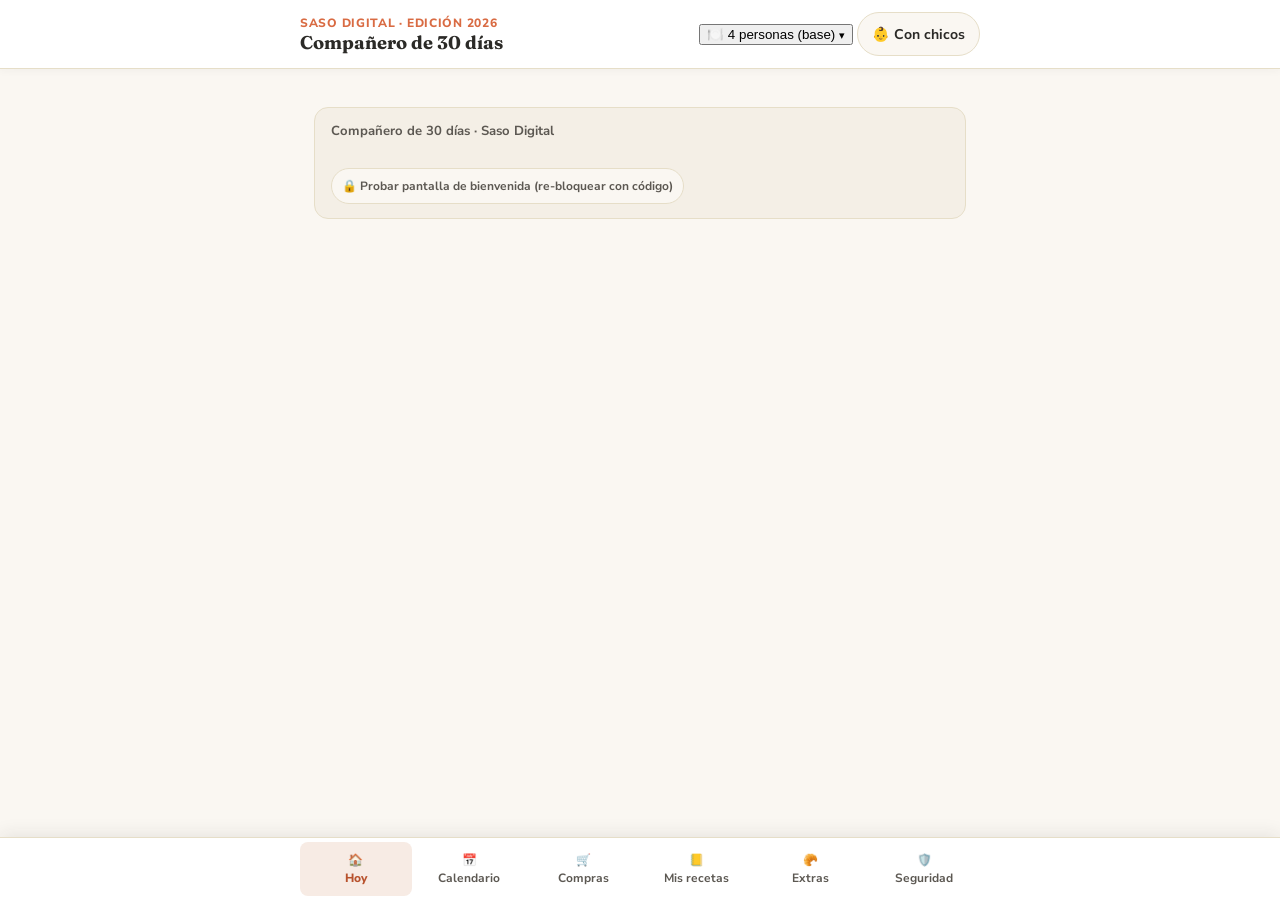
==== app/index.html @ 5ce5d6ea "Add files via upload" ====
<!DOCTYPE html>
<html lang="es">
<head>
  <meta charset="UTF-8">
  <meta name="viewport" content="width=device-width, initial-scale=1.0">
  <meta name="robots" content="noindex, nofollow">
  <meta name="theme-color" content="#D96B43">
  <meta name="apple-mobile-web-app-capable" content="yes">
  <meta name="apple-mobile-web-app-status-bar-style" content="default">
  <meta name="apple-mobile-web-app-title" content="Compañero 30">
  <title>Compañero de 30 días · 30 días sin preguntarte qué cocinar · Saso Digital</title>
  <link rel="manifest" href="manifest.json">
  <link rel="apple-touch-icon" href="icono-apple.png">
  <link rel="icon" type="image/png" sizes="192x192" href="icono-192.png">
  <link rel="stylesheet" href="estilos.css">
</head>
<body>

  <!-- CABECERA FIJA CON ACCESO RÁPIDO A PORCIONES Y MODO CHICOS -->
  <header class="top-header no-print">
    <div class="top-header-inner">
      <div>
        <span class="brand-badge">Saso Digital · Edición 2026</span>
        <h1 class="brand-title">Compañero de 30 días</h1>
      </div>

      <div class="header-actions">
        <button type="button" class="portions-pill-btn" onclick="togglePanelPorciones()" aria-label="Configurar porciones del hogar">
          <span>🍽️</span>
          <span id="txtResumenPorcionesHeader">4 personas (base)</span>
          <span style="font-size:0.7rem;">▾</span>
        </button>

        <button type="button" id="btnModoChicos" class="kids-toggle-btn" onclick="toggleModoChicosGlobal()" aria-label="Activar o desactivar Modo con chicos">
          <span id="txtModoChicos">👶 Con chicos</span>
        </button>
      </div>
    </div>
  </header>

  <main class="app-shell">

    <!-- PANEL DESPLEGABLE DE PORCIONES DEL HOGAR -->
    <section id="panelPorcionesGlobal" class="control-panel no-print" style="display:none;" aria-label="Calculadora de porciones">
      <div class="control-panel-title">
        <span>🍽️ Porciones de tu hogar (afecta recetas y compras)</span>
        <button type="button" class="btn-secondary" style="min-height:32px; padding:4px 10px; font-size:0.78rem;" onclick="togglePanelPorciones()">
          Cerrar ✕
        </button>
      </div>

      <div class="quick-portions">
        <button type="button" class="portion-preset-btn" id="preset2" onclick="aplicarPresetPorciones(2)">
          2 personas<br><small style="font-weight:400; font-size:0.75rem;">Mitad (0,5x)</small>
        </button>
        <button type="button" class="portion-preset-btn active" id="preset4" onclick="aplicarPresetPorciones(4)">
          4 personas<br><small style="font-weight:400; font-size:0.75rem;">Receta base (1x)</small>
        </button>
        <button type="button" class="portion-preset-btn" id="preset6" onclick="aplicarPresetPorciones(6)">
          6 personas<br><small style="font-weight:400; font-size:0.75rem;">+50 % (1,5x)</small>
        </button>
      </div>

      <div class="family-counters">
        <div class="counter-box">
          <div class="counter-label">
            Adultos
            <small>1 porción c/u</small>
          </div>
          <div class="counter-controls">
            <button type="button" class="counter-step-btn" onclick="ajustarIntegranteHogar('adultos', -1)">−</button>
            <span class="counter-value" id="valAdultos">4</span>
            <button type="button" class="counter-step-btn" onclick="ajustarIntegranteHogar('adultos', 1)">+</button>
          </div>
        </div>

        <div class="counter-box">
          <div class="counter-label">
            Chicos (&lt; 4 años)
            <small>1/3 a 1/2 porción</small>
          </div>
          <div class="counter-controls">
            <button type="button" class="counter-step-btn" onclick="ajustarIntegranteHogar('menores4', -1)">−</button>
            <span class="counter-value" id="valMenores4">0</span>
            <button type="button" class="counter-step-btn" onclick="ajustarIntegranteHogar('menores4', 1)">+</button>
          </div>
        </div>

        <div class="counter-box">
          <div class="counter-label">
            Chicos (4 a 8 años)
            <small>1/2 a 2/3 porción</small>
          </div>
          <div class="counter-controls">
            <button type="button" class="counter-step-btn" onclick="ajustarIntegranteHogar('chicos4a8', -1)">−</button>
            <span class="counter-value" id="valChicos4a8">0</span>
            <button type="button" class="counter-step-btn" onclick="ajustarIntegranteHogar('chicos4a8', 1)">+</button>
          </div>
        </div>
      </div>

      <div class="portion-disclaimer">
        💡 <strong>Cantidades orientativas:</strong> Se redondean a medidas caseras prácticas (ej. 1/2 cebolla) y actualizan automáticamente tus listas de compras semanales.
      </div>
    </section>

    <!-- CONTENEDOR DINÁMICO DE LAS 10 FUNCIONES -->
    <div id="mainContenidoApp"></div>

    <!-- PIE DE PÁGINA CON AVISO PROFESIONAL -->
    <footer class="legal-footer no-print">
      <strong>Compañero de 30 días · Saso Digital</strong><br>
      <span id="textoAvisoLegal"></span><br>
      <button type="button" class="btn-tengo" style="margin-top:8px; font-size:0.75rem;" onclick="bloquearAccesoParaPruebas()">
        🔒 Probar pantalla de bienvenida (re-bloquear con código)
      </button>
    </footer>

  </main>

  <!-- BARRA DE NAVEGACIÓN INFERIOR MÓVIL (5 PESTAÑAS) -->
  <nav class="bottom-nav no-print" aria-label="Navegación principal">
    <div class="bottom-nav-inner">
      <button type="button" class="bottom-tab active" id="tabBottom_hoy" onclick="irAPantalla('hoy')">
        <span class="bottom-tab-icon">🏠</span>
        <span>Hoy</span>
      </button>
      <button type="button" class="bottom-tab" id="tabBottom_calendario" onclick="irAPantalla('calendario')">
        <span class="bottom-tab-icon">📅</span>
        <span>Calendario</span>
      </button>
      <button type="button" class="bottom-tab" id="tabBottom_compras" onclick="irAPantalla('compras')">
        <span class="bottom-tab-icon">🛒</span>
        <span>Compras</span>
      </button>
      <button type="button" class="bottom-tab" id="tabBottom_mis_recetas" onclick="irAPantalla('mis_recetas')">
        <span class="bottom-tab-icon">📒</span>
        <span>Mis recetas</span>
      </button>
      <button type="button" class="bottom-tab" id="tabBottom_extras" onclick="irAPantalla('extras')">
        <span class="bottom-tab-icon">🥐</span>
        <span>Extras</span>
      </button>
      <button type="button" class="bottom-tab" id="tabBottom_seguridad" onclick="irAPantalla('seguridad')">
        <span class="bottom-tab-icon">🛡️</span>
        <span>Seguridad</span>
      </button>
    </div>
  </nav>

  <script src="datos.js"></script>
  <script src="logica.js"></script>
  <script src="app.js"></script>
</body>
</html>
---- app/estilos.css ----
/* ==========================================================================
   COMPAÑERO DE 30 DÍAS · SASO DIGITAL (EDICIÓN 2026)
   Hoja de estilos Mobile-First (360px a escritorio) · Identidad Visual Ebook
   ========================================================================== */

@font-face {
  font-family: 'Fraunces';
  src: url('fuentes/Fraunces.ttf') format('truetype');
  font-weight: 400 700;
  font-display: swap;
}

@font-face {
  font-family: 'Nunito Sans';
  src: url('fuentes/NunitoSans.ttf') format('truetype');
  font-weight: 400 600 700 800;
  font-display: swap;
}

:root {
  --bg-cream: #FAF7F2;
  --bg-card: #FFFFFF;
  --bg-subtle: #F4EFE6;
  --text-dark: #2B2A27;
  --text-muted: #5C5852;
  --border-soft: #E6DEC8;
  --accent-terracotta: #D96B43;
  --accent-terracotta-dark: #B8522D;
  --accent-terracotta-light: #F7EBE4;
  --accent-sage: #5B8266;
  --accent-sage-dark: #43644C;
  --accent-sage-light: #EBF2EC;
  --accent-mustard: #D99B38;
  --accent-mustard-light: #FDF5E6;
  --alert-orange-bg: #FFF7ED;
  --alert-orange-border: #F97316;
  --alert-orange-text: #9A3412;
  --radius-sm: 8px;
  --radius-md: 14px;
  --radius-lg: 20px;
  --shadow-soft: 0 4px 18px rgba(43, 42, 39, 0.06);
  --shadow-card: 0 2px 10px rgba(43, 42, 39, 0.05);
}

*, *::before, *::after {
  box-sizing: border-box;
}

html {
  font-size: 16px;
  -webkit-text-size-adjust: 100%;
  scroll-behavior: smooth;
}

body {
  margin: 0;
  padding: 0;
  font-family: 'Nunito Sans', -apple-system, BlinkMacSystemFont, 'Segoe UI', Roboto, sans-serif;
  background-color: var(--bg-cream);
  color: var(--text-dark);
  line-height: 1.5;
  padding-bottom: 92px; /* Espacio para la barra inferior móvil */
}

h1, h2, h3, .serif-title {
  font-family: 'Fraunces', Georgia, serif;
  color: var(--text-dark);
  line-height: 1.2;
  margin-top: 0;
}

/* Contenedor principal centrado */
.app-shell {
  max-width: 680px;
  margin: 0 auto;
  padding: 14px 14px 32px;
}

/* Cabecera editorial cálida */
.top-header {
  background: var(--bg-card);
  border-bottom: 1px solid var(--border-soft);
  padding: 12px 16px;
  position: sticky;
  top: 0;
  z-index: 40;
  box-shadow: 0 2px 8px rgba(43, 42, 39, 0.04);
}

.top-header-inner {
  max-width: 680px;
  margin: 0 auto;
  display: flex;
  align-items: center;
  justify-content: space-between;
  gap: 10px;
}

.brand-badge {
  font-size: 0.75rem;
  font-weight: 800;
  text-transform: uppercase;
  letter-spacing: 0.06em;
  color: var(--accent-terracotta);
  display: block;
}

.brand-title {
  font-family: 'Fraunces', Georgia, serif;
  font-size: 1.15rem;
  font-weight: 700;
  margin: 0;
  color: var(--text-dark);
}

/* Interruptor Modo con Chicos en cabecera */
.kids-toggle-btn {
  display: inline-flex;
  align-items: center;
  gap: 6px;
  min-height: 44px;
  padding: 8px 14px;
  border-radius: 999px;
  border: 1.5px solid var(--border-soft);
  background: var(--bg-cream);
  color: var(--text-dark);
  font-family: inherit;
  font-size: 0.88rem;
  font-weight: 700;
  cursor: pointer;
  transition: all 0.18s ease;
  white-space: nowrap;
}

.kids-toggle-btn.active {
  background: var(--accent-sage-light);
  border-color: var(--accent-sage);
  color: var(--accent-sage-dark);
}

/* Tarjeta de control de porciones */
.control-panel {
  background: var(--bg-card);
  border: 1px solid var(--border-soft);
  border-radius: var(--radius-md);
  padding: 16px;
  margin-bottom: 16px;
  box-shadow: var(--shadow-card);
}

.control-panel-title {
  font-size: 0.95rem;
  font-weight: 800;
  color: var(--accent-sage-dark);
  margin: 0 0 10px 0;
  display: flex;
  align-items: center;
  justify-content: space-between;
  flex-wrap: wrap;
  gap: 6px;
}

.quick-portions {
  display: grid;
  grid-template-columns: repeat(3, 1fr);
  gap: 8px;
  margin-bottom: 12px;
}

.portion-preset-btn {
  min-height: 46px;
  border-radius: var(--radius-sm);
  border: 1.5px solid var(--border-soft);
  background: var(--bg-cream);
  color: var(--text-dark);
  font-family: inherit;
  font-size: 0.9rem;
  font-weight: 700;
  cursor: pointer;
  padding: 6px 8px;
  transition: all 0.15s ease;
}

.portion-preset-btn.active {
  background: var(--accent-terracotta);
  border-color: var(--accent-terracotta);
  color: #FFFFFF;
}

.family-counters {
  display: grid;
  grid-template-columns: repeat(3, 1fr);
  gap: 8px;
  padding-top: 8px;
  border-top: 1px dashed var(--border-soft);
}

@media (max-width: 420px) {
  .family-counters {
    grid-template-columns: 1fr;
  }
}

.counter-box {
  background: var(--bg-cream);
  border-radius: var(--radius-sm);
  padding: 8px 10px;
  display: flex;
  align-items: center;
  justify-content: space-between;
  gap: 8px;
}

.counter-label {
  font-size: 0.85rem;
  font-weight: 700;
  line-height: 1.2;
}

.counter-label small {
  display: block;
  font-weight: 400;
  font-size: 0.76rem;
  color: var(--text-muted);
}

.counter-controls {
  display: inline-flex;
  align-items: center;
  gap: 6px;
}

.counter-step-btn {
  width: 38px;
  height: 38px;
  border-radius: 8px;
  border: 1px solid var(--border-soft);
  background: #FFFFFF;
  color: var(--text-dark);
  font-size: 1.15rem;
  font-weight: 800;
  cursor: pointer;
  display: inline-flex;
  align-items: center;
  justify-content: center;
}

.counter-value {
  min-width: 22px;
  text-align: center;
  font-weight: 800;
  font-size: 1rem;
}

.portion-disclaimer {
  margin-top: 10px;
  font-size: 0.8rem;
  color: var(--text-muted);
  background: var(--bg-subtle);
  padding: 8px 12px;
  border-radius: var(--radius-sm);
}

/* Selector horizontal de las 5 recetas de muestra (Fase 1) */
.sample-selector {
  display: flex;
  gap: 8px;
  overflow-x: auto;
  padding-bottom: 8px;
  margin-bottom: 14px;
  -webkit-overflow-scrolling: touch;
}

.sample-tab-btn {
  min-height: 46px;
  padding: 8px 14px;
  border-radius: 999px;
  border: 1.5px solid var(--border-soft);
  background: var(--bg-card);
  color: var(--text-dark);
  font-family: inherit;
  font-size: 0.88rem;
  font-weight: 700;
  cursor: pointer;
  white-space: nowrap;
  flex-shrink: 0;
  transition: all 0.15s ease;
}

.sample-tab-btn.active {
  background: var(--accent-sage);
  border-color: var(--accent-sage);
  color: #FFFFFF;
}

/* ==========================================================================
   FICHA DE RECETA (DISEÑO EDITORIAL INTERACTIVO)
   ========================================================================== */
.recipe-card {
  background: var(--bg-card);
  border: 1px solid var(--border-soft);
  border-radius: var(--radius-lg);
  overflow: hidden;
  box-shadow: var(--shadow-soft);
  margin-bottom: 20px;
}

.recipe-hero {
  position: relative;
  background: #F6F1E9;
  border-bottom: 1px solid var(--border-soft);
}

.recipe-hero img {
  width: 100%;
  max-height: 250px;
  object-fit: contain;
  display: block;
  margin: 0 auto;
}

.recipe-hero-placeholder {
  padding: 24px 20px;
  background: linear-gradient(135deg, var(--accent-sage-light), var(--accent-mustard-light));
  text-align: center;
}

.recipe-body {
  padding: 18px 16px 22px;
}

.recipe-tags-row {
  display: flex;
  flex-wrap: wrap;
  gap: 6px;
  margin-bottom: 10px;
}

.tag-chip {
  font-size: 0.76rem;
  font-weight: 800;
  padding: 4px 10px;
  border-radius: 999px;
  text-transform: uppercase;
  letter-spacing: 0.03em;
}

.tag-chip.protein {
  background: var(--accent-terracotta-light);
  color: var(--accent-terracotta-dark);
}

.tag-chip.kids {
  background: var(--accent-sage-light);
  color: var(--accent-sage-dark);
}

.tag-chip.batch {
  background: var(--accent-mustard-light);
  color: #85581A;
  border: 1px solid #F3D299;
}

.recipe-title {
  font-size: 1.45rem;
  margin: 0 0 12px 0;
  color: var(--text-dark);
}

/* Píldoras de tiempo, dificultad y kcal */
.recipe-meta-grid {
  display: grid;
  grid-template-columns: repeat(3, 1fr);
  gap: 8px;
  margin-bottom: 16px;
}

.meta-pill {
  background: var(--bg-cream);
  border: 1px solid var(--border-soft);
  border-radius: var(--radius-sm);
  padding: 8px 10px;
  text-align: center;
}

.meta-pill-label {
  display: block;
  font-size: 0.74rem;
  color: var(--text-muted);
  text-transform: uppercase;
  font-weight: 700;
}

.meta-pill-val {
  font-size: 0.95rem;
  font-weight: 800;
  color: var(--text-dark);
}

/* Botón interactivo cuando una receta usa la Base de pollo */
.base-link-banner {
  background: var(--accent-mustard-light);
  border: 1.5px solid #F0C987;
  border-radius: var(--radius-sm);
  padding: 10px 14px;
  margin-bottom: 16px;
  display: flex;
  align-items: center;
  justify-content: space-between;
  gap: 10px;
  flex-wrap: wrap;
}

.base-link-btn {
  min-height: 40px;
  padding: 6px 12px;
  border-radius: 8px;
  border: none;
  background: var(--accent-terracotta);
  color: #FFFFFF;
  font-family: inherit;
  font-weight: 700;
  font-size: 0.85rem;
  cursor: pointer;
}

/* Bloques de Ingredientes y Preparación */
.section-subtitle {
  font-size: 0.92rem;
  font-weight: 800;
  text-transform: uppercase;
  letter-spacing: 0.05em;
  color: var(--accent-sage-dark);
  border-bottom: 2px solid var(--border-soft);
  padding-bottom: 6px;
  margin: 18px 0 12px 0;
  display: flex;
  align-items: center;
  justify-content: space-between;
}

.ing-list {
  list-style: none;
  padding: 0;
  margin: 0 0 18px 0;
}

.ing-item {
  display: flex;
  align-items: center;
  justify-content: space-between;
  gap: 10px;
  padding: 10px 8px;
  border-bottom: 1px dotted var(--border-soft);
  cursor: pointer;
  min-height: 46px;
  border-radius: 6px;
  transition: background 0.12s ease;
}

.ing-item:hover {
  background: var(--bg-cream);
}

.ing-item.checked {
  opacity: 0.55;
  text-decoration: line-through;
}

.ing-left {
  display: flex;
  align-items: center;
  gap: 10px;
  font-size: 1rem;
}

.ing-checkbox {
  width: 22px;
  height: 22px;
  border-radius: 6px;
  border: 2px solid var(--accent-sage);
  display: inline-flex;
  align-items: center;
  justify-content: center;
  flex-shrink: 0;
  background: #FFFFFF;
  color: #FFFFFF;
  font-size: 0.85rem;
  font-weight: 800;
}

.ing-item.checked .ing-checkbox {
  background: var(--accent-sage);
}

.ing-qty {
  font-weight: 800;
  color: var(--accent-terracotta-dark);
  font-size: 1rem;
  white-space: nowrap;
}

/* Pasos de preparación */
.steps-list {
  list-style: none;
  padding: 0;
  margin: 0 0 18px 0;
  counter-reset: step-counter;
}

.step-item {
  position: relative;
  padding: 12px 12px 12px 48px;
  background: var(--bg-cream);
  border-radius: var(--radius-sm);
  margin-bottom: 10px;
  font-size: 1rem;
  line-height: 1.5;
}

.step-num {
  position: absolute;
  left: 12px;
  top: 12px;
  width: 26px;
  height: 26px;
  border-radius: 50%;
  background: var(--accent-terracotta);
  color: #FFFFFF;
  font-weight: 800;
  font-size: 0.85rem;
  display: flex;
  align-items: center;
  justify-content: center;
}

/* Recuadros editoriales de seguridad, señales y variantes (igual que el ebook) */
.info-box {
  padding: 12px 14px;
  border-radius: var(--radius-sm);
  margin-bottom: 10px;
  font-size: 0.94rem;
  line-height: 1.45;
  border-left: 4px solid #CCC;
}

.info-box strong {
  display: block;
  margin-bottom: 2px;
}

.info-box.cue-brown {
  background: #FAF4ED;
  border-left-color: #D97706;
  color: #78350F;
}

.info-box.cue-green {
  background: #F0FDF4;
  border-left-color: #22C55E;
  color: #166534;
}

.info-box.cue-orange {
  background: var(--alert-orange-bg);
  border-left-color: var(--alert-orange-border);
  color: var(--alert-orange-text);
}

.info-box.cue-fridge {
  background: #F8FAFC;
  border-left-color: #64748B;
  color: #334155;
}

.variants-grid {
  display: grid;
  grid-template-columns: 1fr 1fr;
  gap: 10px;
  margin: 12px 0;
}

@media (max-width: 480px) {
  .variants-grid {
    grid-template-columns: 1fr;
  }
}

.variant-card {
  background: var(--bg-cream);
  border: 1.5px solid var(--border-soft);
  border-radius: var(--radius-sm);
  padding: 12px 14px;
  font-size: 0.94rem;
}

.variant-card.kids-highlighted {
  background: var(--accent-sage-light);
  border-color: var(--accent-sage);
  box-shadow: 0 0 0 2px rgba(91, 130, 102, 0.18);
}

.variant-card strong {
  display: block;
  color: var(--accent-terracotta-dark);
  margin-bottom: 4px;
}

.variant-card.kids-highlighted strong {
  color: var(--accent-sage-dark);
}

/* Botón principal de acción (Hecho) */
.done-meal-btn {
  width: 100%;
  min-height: 52px;
  border-radius: var(--radius-md);
  border: 2px solid var(--accent-sage);
  background: #FFFFFF;
  color: var(--accent-sage-dark);
  font-family: inherit;
  font-size: 1.05rem;
  font-weight: 800;
  cursor: pointer;
  display: flex;
  align-items: center;
  justify-content: center;
  gap: 8px;
  margin-top: 14px;
  transition: all 0.18s ease;
}

.done-meal-btn.completed {
  background: var(--accent-sage);
  color: #FFFFFF;
}

/* Pie legal y nutricional permanente */
.legal-footer {
  margin-top: 24px;
  padding: 14px 16px;
  background: var(--bg-subtle);
  border: 1px solid var(--border-soft);
  border-radius: var(--radius-md);
  font-size: 0.82rem;
  color: var(--text-muted);
  line-height: 1.45;
}



/* ==========================================================================
   ESTILOS FASE 2: NAVEGACIÓN, CAMBIO DE COMIDA, DEPENDENCIAS Y COMPRAS
   ========================================================================== */

.phase-nav {
  display: grid;
  grid-template-columns: repeat(3, 1fr);
  gap: 8px;
  margin-bottom: 16px;
}

.phase-nav-btn {
  min-height: 48px;
  border-radius: var(--radius-sm);
  border: 1.5px solid var(--border-soft);
  background: var(--bg-card);
  color: var(--text-dark);
  font-family: inherit;
  font-size: 0.88rem;
  font-weight: 800;
  cursor: pointer;
  padding: 8px 6px;
  text-align: center;
  transition: all 0.15s ease;
}

.phase-nav-btn.active {
  background: var(--accent-terracotta);
  border-color: var(--accent-terracotta);
  color: #FFFFFF;
  box-shadow: 0 3px 10px rgba(217, 107, 67, 0.25);
}

/* Tarjetas de turnos del día (Almuerzo / Cena) */
.day-slot-card {
  background: var(--bg-card);
  border: 1.5px solid var(--border-soft);
  border-radius: var(--radius-md);
  padding: 16px;
  margin-bottom: 14px;
  box-shadow: var(--shadow-card);
}

.day-slot-header {
  display: flex;
  align-items: center;
  justify-content: space-between;
  gap: 8px;
  margin-bottom: 8px;
  flex-wrap: wrap;
}

.slot-moment-badge {
  font-size: 0.8rem;
  font-weight: 800;
  text-transform: uppercase;
  letter-spacing: 0.05em;
  color: var(--accent-terracotta-dark);
}

.slot-recipe-name {
  font-family: 'Fraunces', Georgia, serif;
  font-size: 1.2rem;
  margin: 0 0 8px 0;
  color: var(--text-dark);
}

.slot-badges-row {
  display: flex;
  flex-wrap: wrap;
  gap: 6px;
  margin-bottom: 12px;
}

.slot-actions-row {
  display: flex;
  gap: 8px;
  flex-wrap: wrap;
}

.btn-secondary, .btn-primary-sm {
  min-height: 44px;
  padding: 8px 14px;
  border-radius: var(--radius-sm);
  font-family: inherit;
  font-size: 0.9rem;
  font-weight: 700;
  cursor: pointer;
  display: inline-flex;
  align-items: center;
  justify-content: center;
  gap: 6px;
  transition: all 0.15s ease;
}

.btn-secondary {
  border: 1.5px solid var(--border-soft);
  background: var(--bg-cream);
  color: var(--text-dark);
}

.btn-primary-sm {
  border: 1.5px solid var(--accent-sage);
  background: var(--accent-sage);
  color: #FFFFFF;
}

/* Panel desplegable de Cambio de Comida y Dependencias */
.swap-panel {
  margin-top: 14px;
  padding-top: 14px;
  border-top: 2px dashed var(--border-soft);
}

.dependency-alert {
  background: #FFFBEB;
  border: 1.5px solid #F59E0B;
  border-left: 5px solid #D97706;
  border-radius: var(--radius-sm);
  padding: 12px 14px;
  margin-bottom: 12px;
  font-size: 0.92rem;
  color: #78350F;
}

.dependency-alert strong {
  display: block;
  margin-bottom: 4px;
  font-size: 0.95rem;
}

.alt-option-card {
  background: var(--bg-cream);
  border: 1.5px solid var(--border-soft);
  border-radius: var(--radius-sm);
  padding: 12px;
  margin-bottom: 8px;
  display: flex;
  align-items: center;
  justify-content: space-between;
  gap: 10px;
  flex-wrap: wrap;
}

.alt-option-info h4 {
  margin: 0 0 4px 0;
  font-size: 1rem;
  color: var(--text-dark);
}

.alt-option-meta {
  font-size: 0.82rem;
  color: var(--text-muted);
  font-weight: 600;
}

/* ==========================================================================
   LISTA DE COMPRAS POR SEMANA Y POR SECTOR
   ========================================================================== */
.week-selector-bar {
  display: flex;
  gap: 8px;
  overflow-x: auto;
  padding-bottom: 8px;
  margin-bottom: 14px;
}

.shop-actions-bar {
  display: flex;
  gap: 8px;
  flex-wrap: wrap;
  margin-bottom: 16px;
}

.shop-sector-card {
  background: var(--bg-card);
  border: 1px solid var(--border-soft);
  border-radius: var(--radius-md);
  padding: 14px 16px;
  margin-bottom: 14px;
  box-shadow: var(--shadow-card);
}

.shop-sector-title {
  font-size: 1rem;
  font-weight: 800;
  color: var(--accent-terracotta-dark);
  border-bottom: 2px solid var(--border-soft);
  padding-bottom: 6px;
  margin: 0 0 10px 0;
  display: flex;
  align-items: center;
  justify-content: space-between;
}

.shop-row {
  display: flex;
  align-items: center;
  justify-content: space-between;
  gap: 10px;
  padding: 10px 6px;
  border-bottom: 1px dotted var(--border-soft);
  min-height: 48px;
}

.shop-row:last-child {
  border-bottom: none;
}

.shop-row.status-tengo {
  opacity: 0.5;
  background: #F8FAFC;
  border-radius: 6px;
}

.shop-row.status-comprado {
  opacity: 0.55;
  text-decoration: line-through;
}

.shop-item-main {
  display: flex;
  align-items: center;
  gap: 10px;
  flex: 1;
  cursor: pointer;
}

.shop-item-text strong {
  color: var(--text-dark);
  font-size: 0.98rem;
}

.shop-item-qty {
  color: var(--accent-terracotta-dark);
  font-weight: 800;
  font-size: 0.95rem;
}

.shop-item-detail {
  display: block;
  font-size: 0.78rem;
  color: var(--text-muted);
}

.btn-tengo {
  min-height: 36px;
  padding: 4px 10px;
  border-radius: 999px;
  border: 1.5px solid var(--border-soft);
  background: var(--bg-cream);
  color: var(--text-muted);
  font-family: inherit;
  font-size: 0.78rem;
  font-weight: 700;
  cursor: pointer;
  white-space: nowrap;
  flex-shrink: 0;
}

.btn-tengo.active {
  background: var(--accent-sage-light);
  border-color: var(--accent-sage);
  color: var(--accent-sage-dark);
}

/* Vista de impresión limpia para la lista de compras */
@media print {
  .top-header, .phase-nav, .control-panel, .week-selector-bar, .shop-actions-bar, .btn-tengo, .no-print {
    display: none !important;
  }
  body {
    background: #FFFFFF !important;
    padding: 0 !important;
  }
  .app-shell {
    max-width: 100% !important;
    padding: 0 !important;
  }
  .shop-sector-card {
    box-shadow: none !important;
    break-inside: avoid;
    page-break-inside: avoid;
    border: 1px solid #CCC !important;
    margin-bottom: 10px !important;
  }
  .shop-row.status-tengo {
    display: none !important; /* No imprimir lo que ya tiene en casa */
  }
}


/* ==========================================================================
   ESTILOS FASE 3: BARRA INFERIOR MÓVIL, HOY, PROGRESO, HOY NO PUEDO,
   CALENDARIO SEMANAL, CICLO EXTRAS Y SEGURIDAD ALIMENTARIA
   ========================================================================== */

/* Barra de navegación inferior fija (Mobile-First, cómoda con 1 mano) */
.bottom-nav {
  position: fixed;
  bottom: 0;
  left: 0;
  right: 0;
  background: var(--bg-card);
  border-top: 1.5px solid var(--border-soft);
  box-shadow: 0 -4px 16px rgba(43, 42, 39, 0.08);
  z-index: 50;
  padding: 4px 6px calc(4px + env(safe-area-inset-bottom, 0px));
}

.bottom-nav-inner {
  max-width: 680px;
  margin: 0 auto;
  display: grid;
  grid-template-columns: repeat(6, 1fr);
  gap: 2px;
}

@media (max-width: 480px) {
  .ing-form-row {
    grid-template-columns: 1fr 1fr !important;
    background: var(--bg-cream);
    padding: 8px;
    border-radius: 8px;
    border: 1px solid var(--border-soft);
  }
  .ing-form-row input:first-child {
    grid-column: span 2;
  }
}

.bottom-tab {
  min-height: 54px;
  border: none;
  background: transparent;
  color: var(--text-muted);
  font-family: inherit;
  font-size: 0.75rem;
  font-weight: 700;
  border-radius: var(--radius-sm);
  cursor: pointer;
  display: flex;
  flex-direction: column;
  align-items: center;
  justify-content: center;
  gap: 2px;
  padding: 4px 2px;
  transition: all 0.15s ease;
}

.bottom-tab .tab-icon {
  font-size: 1.25rem;
  line-height: 1;
}

.bottom-tab.active {
  background: var(--accent-terracotta-light);
  color: var(--accent-terracotta-dark);
  font-weight: 800;
}

/* Botón rescate "¡Hoy no puedo!" */
.sos-banner-btn {
  width: 100%;
  min-height: 54px;
  background: linear-gradient(135deg, #D96B43, #C2532B);
  color: #FFFFFF;
  border: none;
  border-radius: var(--radius-md);
  padding: 12px 16px;
  font-family: inherit;
  font-size: 1rem;
  font-weight: 800;
  cursor: pointer;
  display: flex;
  align-items: center;
  justify-content: space-between;
  gap: 10px;
  box-shadow: 0 4px 14px rgba(217, 107, 67, 0.28);
  margin-bottom: 16px;
  text-align: left;
}

.sos-banner-btn small {
  display: block;
  font-weight: 600;
  font-size: 0.82rem;
  opacity: 0.92;
}

/* Tarjeta de Progreso Sin Culpa */
.progress-card {
  background: var(--bg-card);
  border: 1px solid var(--border-soft);
  border-radius: var(--radius-md);
  padding: 16px;
  margin-bottom: 16px;
  box-shadow: var(--shadow-card);
}

.progress-header {
  display: flex;
  align-items: center;
  justify-content: space-between;
  gap: 8px;
  margin-bottom: 8px;
  flex-wrap: wrap;
}

.progress-bar-track {
  width: 100%;
  height: 12px;
  background: var(--bg-subtle);
  border-radius: 999px;
  overflow: hidden;
  margin-bottom: 10px;
}

.progress-bar-fill {
  height: 100%;
  background: linear-gradient(90deg, var(--accent-sage), #74A182);
  border-radius: 999px;
  transition: width 0.3s ease;
}

.progress-encourage {
  font-size: 0.92rem;
  color: var(--text-dark);
  margin-bottom: 10px;
}

.date-config-row {
  display: flex;
  align-items: center;
  justify-content: space-between;
  gap: 8px;
  flex-wrap: wrap;
  padding-top: 10px;
  border-top: 1px dashed var(--border-soft);
  font-size: 0.85rem;
}

.date-input {
  min-height: 40px;
  padding: 6px 10px;
  border-radius: 8px;
  border: 1.5px solid var(--border-soft);
  background: var(--bg-cream);
  font-family: inherit;
  font-size: 0.88rem;
  font-weight: 700;
  color: var(--text-dark);
}

/* Tarjetas visuales de comida en pantalla HOY */
.today-meal-card {
  background: var(--bg-card);
  border: 1.5px solid var(--border-soft);
  border-radius: var(--radius-lg);
  overflow: hidden;
  margin-bottom: 16px;
  box-shadow: var(--shadow-soft);
}

.today-meal-card.meal-done {
  border-color: var(--accent-sage);
  background: #FAFCFA;
}

.today-meal-top {
  display: flex;
  gap: 14px;
  padding: 16px;
  align-items: center;
}

@media (max-width: 400px) {
  .today-meal-top {
    flex-direction: column;
    align-items: stretch;
  }
}

.today-meal-thumb {
  width: 96px;
  height: 96px;
  border-radius: var(--radius-md);
  object-fit: cover;
  background: var(--bg-cream);
  border: 1px solid var(--border-soft);
  flex-shrink: 0;
}

@media (max-width: 400px) {
  .today-meal-thumb {
    width: 100%;
    height: 150px;
    object-fit: contain;
  }
}

.today-meal-actions {
  display: grid;
  grid-template-columns: 1fr 1fr 1fr;
  gap: 8px;
  padding: 0 16px 16px;
}

@media (max-width: 420px) {
  .today-meal-actions {
    grid-template-columns: 1fr 1fr;
  }
  .today-meal-actions .btn-hecho-slot {
    grid-column: span 2;
  }
}

.btn-hecho-slot {
  min-height: 46px;
  border-radius: var(--radius-sm);
  border: 2px solid var(--accent-sage);
  background: #FFFFFF;
  color: var(--accent-sage-dark);
  font-family: inherit;
  font-size: 0.92rem;
  font-weight: 800;
  cursor: pointer;
  display: inline-flex;
  align-items: center;
  justify-content: center;
  gap: 6px;
}

.btn-hecho-slot.done {
  background: var(--accent-sage);
  color: #FFFFFF;
}

/* Chips de ingredientes para "Hoy no puedo" */
.pantry-chips-grid {
  display: flex;
  flex-wrap: wrap;
  gap: 8px;
  margin: 12px 0 16px;
}

.pantry-chip-btn {
  min-height: 42px;
  padding: 8px 12px;
  border-radius: 999px;
  border: 1.5px solid var(--border-soft);
  background: var(--bg-cream);
  color: var(--text-dark);
  font-family: inherit;
  font-size: 0.88rem;
  font-weight: 700;
  cursor: pointer;
  transition: all 0.14s ease;
}

.pantry-chip-btn.selected {
  background: var(--accent-terracotta);
  border-color: var(--accent-terracotta);
  color: #FFFFFF;
}

/* Tabla / Tarjetas de Ciclo de Extras (A, B, C) */
.cycle-card {
  background: var(--bg-card);
  border: 1.5px solid var(--border-soft);
  border-radius: var(--radius-md);
  padding: 16px;
  margin-bottom: 14px;
  box-shadow: var(--shadow-card);
}

.cycle-day-badge {
  display: inline-block;
  background: var(--accent-terracotta);
  color: #FFFFFF;
  font-weight: 800;
  font-size: 0.85rem;
  padding: 4px 12px;
  border-radius: 999px;
  margin-bottom: 10px;
}

.cycle-slot-row {
  display: flex;
  align-items: center;
  justify-content: space-between;
  gap: 10px;
  padding: 10px 0;
  border-bottom: 1px dotted var(--border-soft);
}

.cycle-slot-row:last-child {
  border-bottom: none;
}

/* Acordeones o tarjetas de Seguridad Alimentaria */
.safety-card {
  background: var(--bg-card);
  border: 1px solid var(--border-soft);
  border-radius: var(--radius-md);
  padding: 16px;
  margin-bottom: 14px;
  box-shadow: var(--shadow-card);
}

.safety-card h3 {
  font-size: 1.15rem;
  color: var(--accent-terracotta-dark);
  margin: 0 0 8px 0;
}

.safety-rule-item {
  background: var(--bg-cream);
  border-left: 4px solid var(--accent-sage);
  border-radius: var(--radius-sm);
  padding: 10px 12px;
  margin-bottom: 8px;
}

.safety-rule-item strong {
  display: block;
  color: var(--text-dark);
  margin-bottom: 2px;
}

@media print {
  .bottom-nav, .sos-banner-btn, .progress-card {
    display: none !important;
  }
}

/* ==========================================================================
   PANTALLA DE ACCESO Y BIENVENIDA (GATE COCINA30 + PWA)
   ========================================================================== */
.access-gate-wrapper {
  max-width: 480px;
  margin: 20px auto 40px;
  padding: 0 12px;
}

.access-gate-card {
  background: var(--bg-card);
  border: 1.5px solid var(--border-soft);
  border-radius: var(--radius-lg);
  padding: 24px 20px;
  box-shadow: var(--shadow-card);
  text-align: center;
}

.access-gate-thumb {
  width: 120px;
  height: 120px;
  border-radius: var(--radius-md);
  object-fit: cover;
  margin: 0 auto 14px;
  display: block;
  box-shadow: var(--shadow-soft);
  border: 1px solid var(--border-soft);
}

.access-gate-title {
  font-family: 'Fraunces', serif;
  font-size: 1.6rem;
  color: var(--accent-terracotta-dark);
  margin: 6px 0 10px;
}

.access-gate-text {
  font-size: 0.95rem;
  color: var(--text-dark);
  line-height: 1.5;
  margin-bottom: 20px;
}

.access-form-box {
  background: var(--bg-cream);
  border: 1.5px solid var(--border-soft);
  border-radius: var(--radius-md);
  padding: 18px 16px;
  margin-bottom: 20px;
  text-align: left;
}

.access-input {
  width: 100%;
  min-height: 48px;
  padding: 10px 14px;
  border-radius: 8px;
  border: 2px solid var(--accent-terracotta);
  font-family: inherit;
  font-size: 1.05rem;
  font-weight: 800;
  text-transform: uppercase;
  letter-spacing: 0.05em;
  text-align: center;
  margin-bottom: 12px;
  background: #FFFFFF;
}

.access-input:focus {
  outline: none;
  border-color: var(--accent-terracotta-dark);
  box-shadow: 0 0 0 3px rgba(217, 107, 67, 0.2);
}

.btn-access-submit {
  width: 100%;
  min-height: 48px;
  background: var(--accent-terracotta);
  color: #FFFFFF;
  border: none;
  border-radius: 8px;
  font-family: inherit;
  font-size: 1rem;
  font-weight: 800;
  cursor: pointer;
  transition: background 0.15s ease;
  display: flex;
  align-items: center;
  justify-content: center;
  gap: 8px;
}

.btn-access-submit:hover {
  background: var(--accent-terracotta-dark);
}

.access-error-msg {
  background: #FEF2F2;
  border: 1px solid #FCA5A5;
  color: #991B1B;
  padding: 10px 12px;
  border-radius: 8px;
  font-size: 0.88rem;
  font-weight: 700;
  margin-top: 10px;
  display: none;
}

.pwa-helper-card {
  background: var(--bg-card);
  border: 1.5px solid var(--accent-sage);
  border-radius: var(--radius-md);
  padding: 16px;
  margin-top: 18px;
  text-align: left;
}

.pwa-helper-card h4 {
  margin: 0 0 6px 0;
  color: var(--accent-sage-dark);
  font-size: 0.98rem;
  display: flex;
  align-items: center;
  gap: 6px;
}

.btn-pwa-install {
  width: 100%;
  min-height: 44px;
  background: var(--accent-sage);
  color: #FFFFFF;
  border: none;
  border-radius: 8px;
  font-family: inherit;
  font-size: 0.92rem;
  font-weight: 800;
  cursor: pointer;
  margin-top: 10px;
  display: inline-flex;
  align-items: center;
  justify-content: center;
  gap: 6px;
}
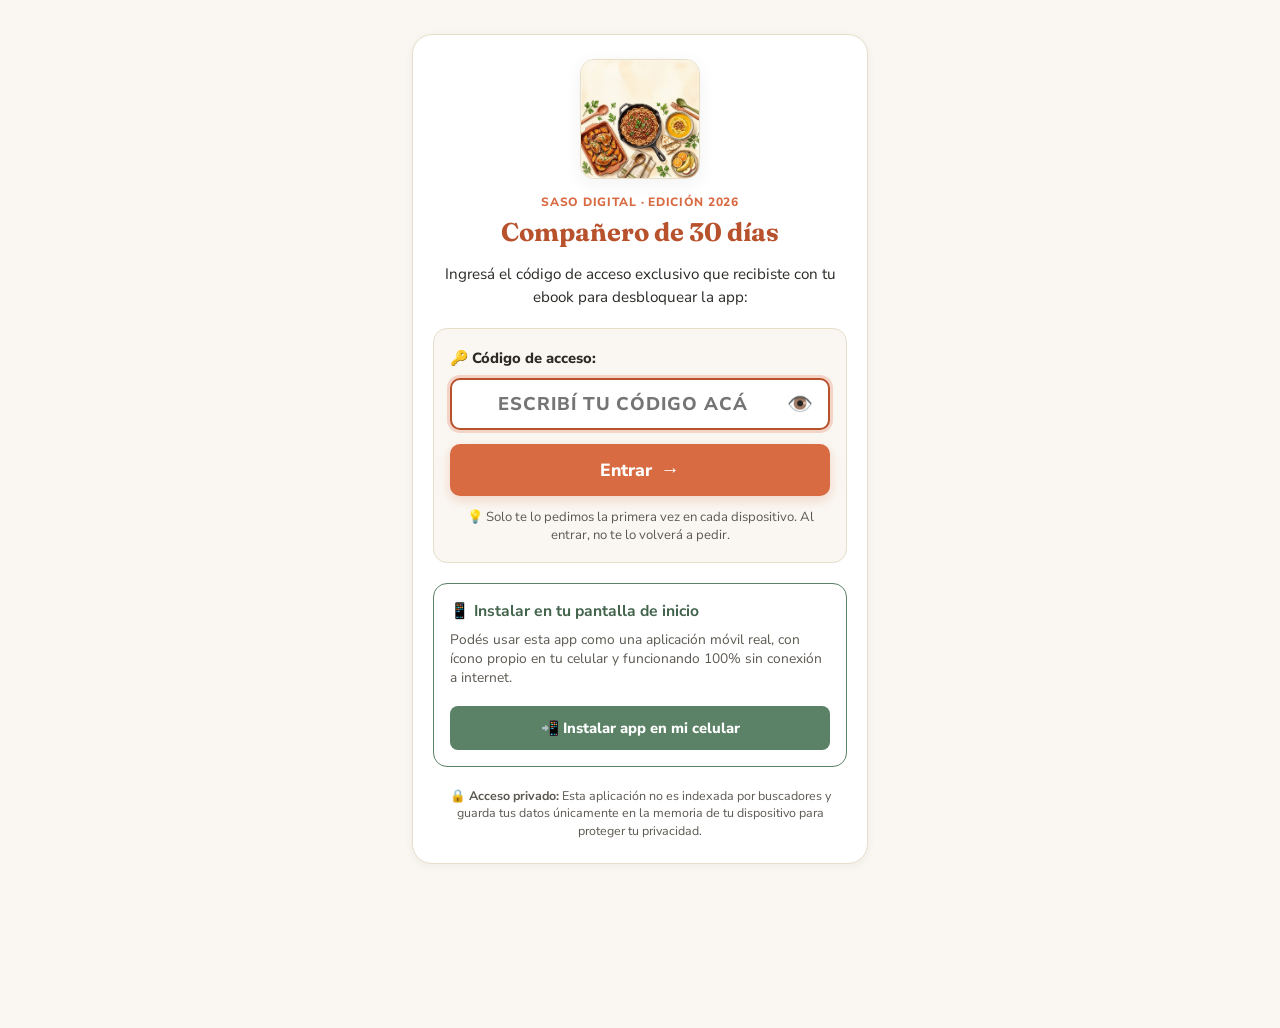
==== commit e073ca10: "Actualizar app: pantalla de acceso centrada con SHA-256, campo grande con ojo y SW v4" ====
--- a/app/index.html
+++ b/app/index.html
@@ -110,10 +110,7 @@
     <!-- PIE DE PÁGINA CON AVISO PROFESIONAL -->
     <footer class="legal-footer no-print">
       <strong>Compañero de 30 días · Saso Digital</strong><br>
-      <span id="textoAvisoLegal"></span><br>
-      <button type="button" class="btn-tengo" style="margin-top:8px; font-size:0.75rem;" onclick="bloquearAccesoParaPruebas()">
-        🔒 Probar pantalla de bienvenida (re-bloquear con código)
-      </button>
+      <span id="textoAvisoLegal"></span>
     </footer>
 
   </main>
@@ -148,8 +145,8 @@
     </div>
   </nav>
 
-  <script src="datos.js"></script>
-  <script src="logica.js"></script>
-  <script src="app.js"></script>
+  <script src="datos.js?v=2"></script>
+  <script src="logica.js?v=2"></script>
+  <script src="app.js?v=2"></script>
 </body>
 </html>
--- a/app/estilos.css
+++ b/app/estilos.css
@@ -1292,6 +1292,7 @@
   max-width: 480px;
   margin: 20px auto 40px;
   padding: 0 12px;
+  box-sizing: border-box;
 }
 
 .access-gate-card {
@@ -1337,60 +1338,109 @@
   text-align: left;
 }
 
+.access-label {
+  font-weight: 800;
+  font-size: 0.92rem;
+  display: block;
+  margin-bottom: 8px;
+  color: var(--text-dark);
+}
+
+.access-input-group {
+  position: relative;
+  display: flex;
+  align-items: center;
+  margin-bottom: 14px;
+}
+
 .access-input {
   width: 100%;
-  min-height: 48px;
-  padding: 10px 14px;
-  border-radius: 8px;
-  border: 2px solid var(--accent-terracotta);
-  font-family: inherit;
-  font-size: 1.05rem;
+  min-height: 52px;
+  padding: 10px 48px 10px 14px;
+  border-radius: 10px;
+  border: 2.5px solid var(--accent-terracotta);
+  font-family: inherit;
+  font-size: 1.15rem;
   font-weight: 800;
   text-transform: uppercase;
   letter-spacing: 0.05em;
   text-align: center;
-  margin-bottom: 12px;
   background: #FFFFFF;
+  box-sizing: border-box;
 }
 
 .access-input:focus {
   outline: none;
   border-color: var(--accent-terracotta-dark);
-  box-shadow: 0 0 0 3px rgba(217, 107, 67, 0.2);
+  box-shadow: 0 0 0 3px rgba(217, 107, 67, 0.25);
+}
+
+.btn-toggle-eye {
+  position: absolute;
+  right: 8px;
+  top: 50%;
+  transform: translateY(-50%);
+  background: transparent;
+  border: none;
+  font-size: 1.3rem;
+  cursor: pointer;
+  padding: 6px;
+  min-height: 44px;
+  min-width: 44px;
+  display: flex;
+  align-items: center;
+  justify-content: center;
+  color: var(--text-muted);
+  border-radius: 8px;
+}
+
+.btn-toggle-eye:hover {
+  background: rgba(0, 0, 0, 0.05);
 }
 
 .btn-access-submit {
   width: 100%;
-  min-height: 48px;
+  min-height: 52px;
   background: var(--accent-terracotta);
   color: #FFFFFF;
   border: none;
-  border-radius: 8px;
-  font-family: inherit;
-  font-size: 1rem;
-  font-weight: 800;
-  cursor: pointer;
-  transition: background 0.15s ease;
+  border-radius: 10px;
+  font-family: inherit;
+  font-size: 1.1rem;
+  font-weight: 800;
+  cursor: pointer;
+  transition: all 0.15s ease;
   display: flex;
   align-items: center;
   justify-content: center;
   gap: 8px;
+  box-shadow: 0 4px 12px rgba(217, 107, 67, 0.25);
 }
 
 .btn-access-submit:hover {
   background: var(--accent-terracotta-dark);
+  transform: translateY(-1px);
 }
 
 .access-error-msg {
   background: #FEF2F2;
-  border: 1px solid #FCA5A5;
+  border: 1.5px solid #FCA5A5;
   color: #991B1B;
-  padding: 10px 12px;
+  padding: 12px 14px;
   border-radius: 8px;
-  font-size: 0.88rem;
-  font-weight: 700;
-  margin-top: 10px;
+  font-size: 0.92rem;
+  font-weight: 800;
+  margin-top: 12px;
+  text-align: center;
   display: none;
+}
+
+.access-hint-text {
+  font-size: 0.82rem;
+  color: var(--text-muted);
+  margin-top: 12px;
+  line-height: 1.4;
+  text-align: center;
 }
 
 .pwa-helper-card {
